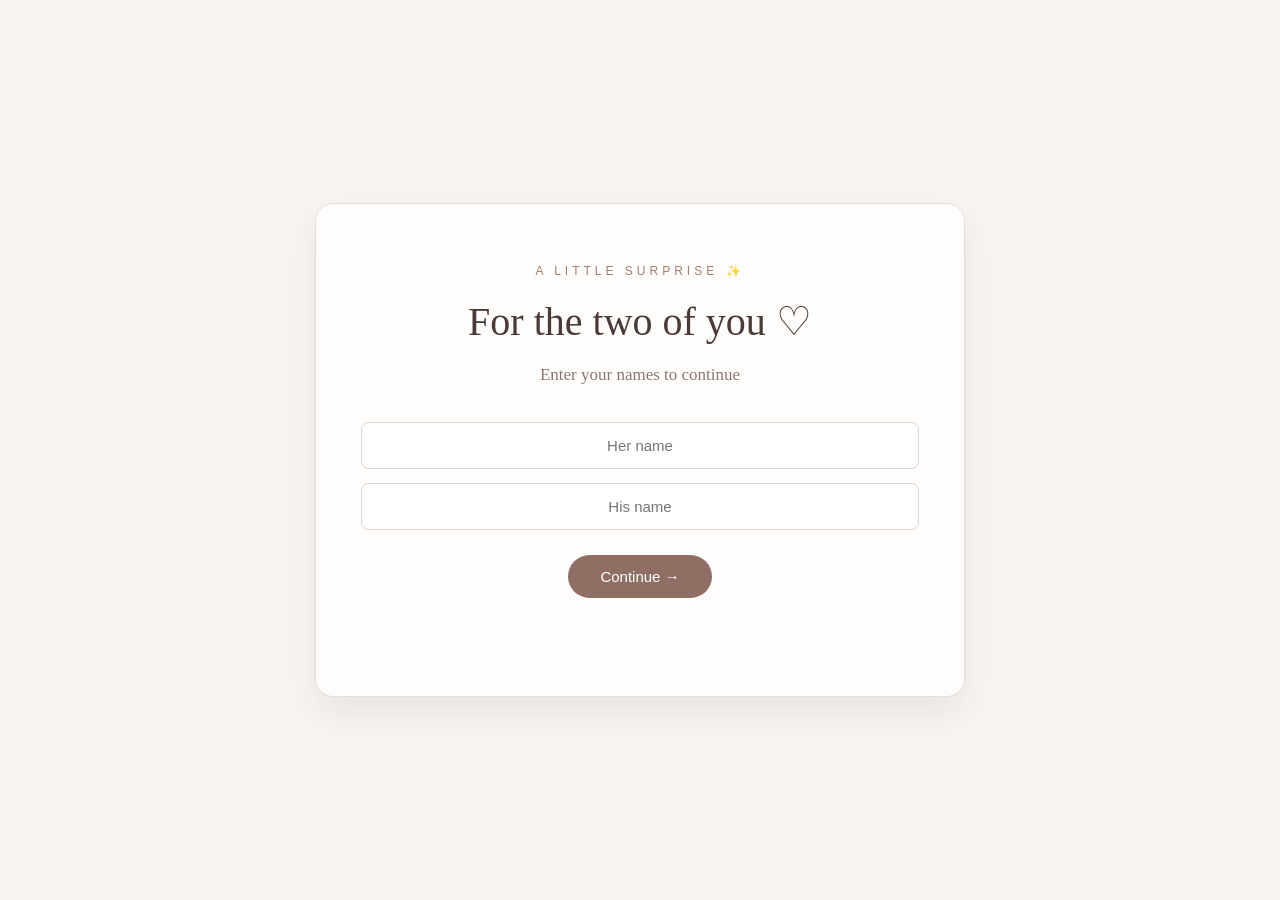
==== index.html @ 73293f58 "Add files via upload" ====
<!DOCTYPE html>
<html lang="en">

<head>
    <meta charset="UTF-8">
    <meta name="viewport" content="width=device-width, initial-scale=1.0">

    <title>A Little Surprise</title>

    <link rel="stylesheet" href="style.css">
</head>

<body>

    <div class="container">

        <div class="small-heading">A LITTLE SURPRISE ✨</div>

        <h1>For the two of you ♡</h1>

        <p class="intro">
            Enter your names to continue
        </p>

        <div class="input-group">

            <input
                type="text"
                id="name1"
                placeholder="Her name"
                autocomplete="off"
            >

            <input
                type="text"
                id="name2"
                placeholder="His name"
                autocomplete="off"
            >

        </div>

        <button onclick="openSurprise()">
            Continue →
        </button>

        <p id="errorMessage"></p>

    </div>

    <script src="script.js"></script>

</body>

</html>
---- style.css ----
* {
    margin: 0;
    padding: 0;
    box-sizing: border-box;
}

body {
    min-height: 100vh;

    display: flex;
    justify-content: center;
    align-items: center;

    font-family: Georgia, "Times New Roman", serif;

    background: #f8f4f1;

    color: #3d3633;
}

.container {
    width: 90%;
    max-width: 650px;

    padding: 60px 45px;

    text-align: center;

    background: #fffdfb;

    border: 1px solid #e8ddd6;

    border-radius: 18px;

    box-shadow: 0 15px 35px rgba(70, 50, 40, 0.08);

    animation: appear 1s ease;
}

.small-heading {
    font-family: Arial, sans-serif;

    font-size: 12px;

    letter-spacing: 4px;

    color: #a17d70;

    margin-bottom: 20px;
}

h1 {
    font-size: 40px;

    font-weight: normal;

    color: #4b3b36;

    margin-bottom: 15px;
}

.intro {
    font-size: 17px;

    color: #8a7770;

    margin-bottom: 32px;
}

.input-group {
    display: flex;

    flex-direction: column;

    gap: 14px;

    margin-bottom: 25px;
}

input {
    width: 100%;

    padding: 14px 12px;

    border: 1px solid #ded3cd;

    border-radius: 8px;

    background: #fff;

    font-family: Arial, sans-serif;

    font-size: 15px;

    text-align: center;

    outline: none;

    transition: 0.3s;
}

input:focus {
    border-color: #a17d70;

    box-shadow: 0 0 0 3px rgba(161, 125, 112, 0.08);
}

button {
    padding: 13px 32px;

    border: none;

    border-radius: 25px;

    background: #8f6f63;

    color: white;

    font-size: 15px;

    font-family: Arial, sans-serif;

    cursor: pointer;

    transition: 0.3s;
}

button:hover {
    background: #76584e;

    transform: translateY(-2px);
}

#errorMessage {
    min-height: 20px;

    margin-top: 18px;

    font-family: Arial, sans-serif;

    font-size: 14px;

    color: #a04f4f;
}

h2 {
    font-size: 32px;

    font-weight: normal;

    color: #5a4841;

    margin-bottom: 28px;
}

.container p {
    line-height: 1.8;
}

@keyframes appear {

    from {
        opacity: 0;
        transform: translateY(15px);
    }

    to {
        opacity: 1;
        transform: translateY(0);
    }

}
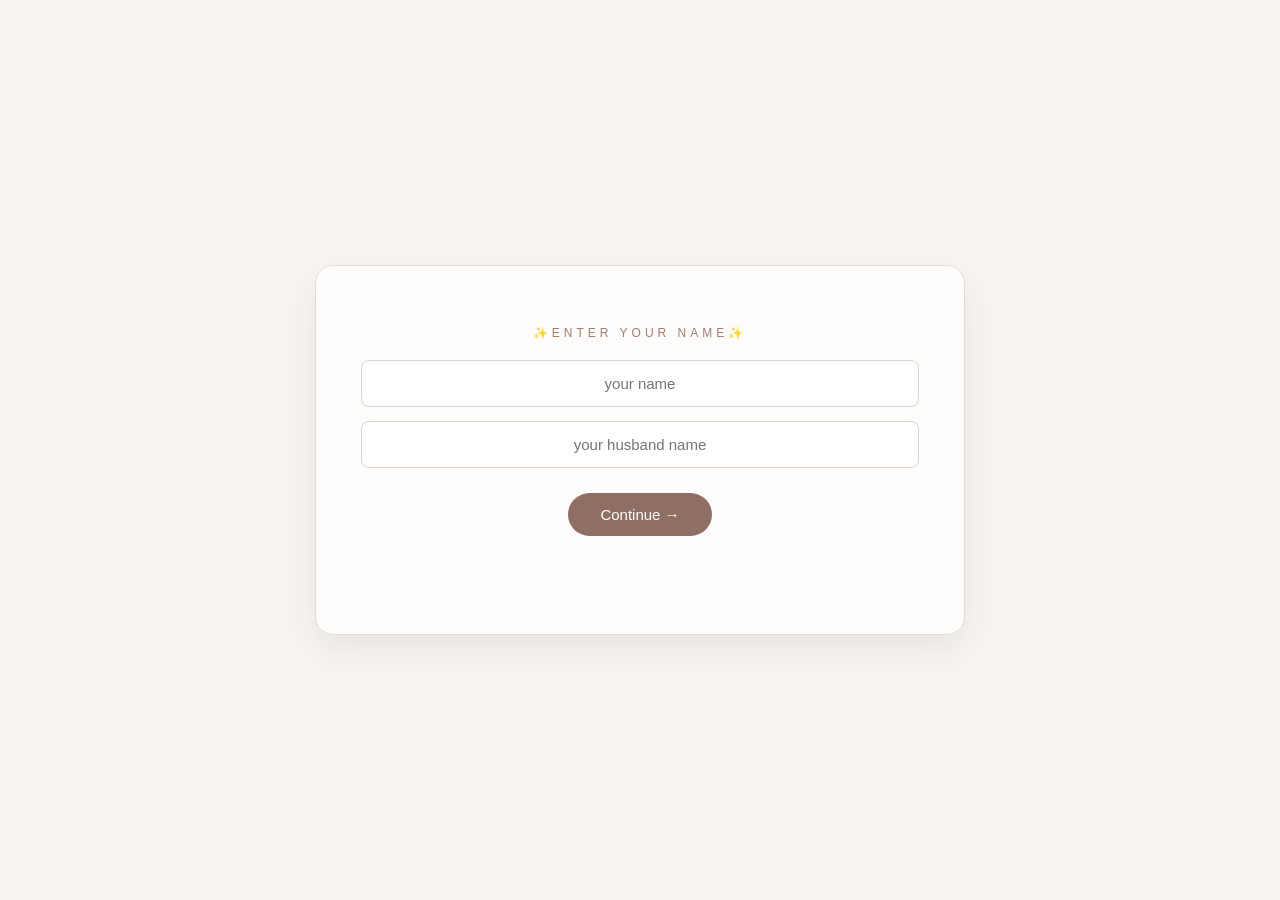
==== commit fafa1d67: "Add files via upload" ====
--- a/index.html
+++ b/index.html
@@ -14,27 +14,23 @@
 
     <div class="container">
 
-        <div class="small-heading">A LITTLE SURPRISE ✨</div>
+        <div class="small-heading">✨ENTER YOUR NAME✨</div>
 
-        <h1>For the two of you ♡</h1>
 
-        <p class="intro">
-            Enter your names to continue
-        </p>
-
+       
         <div class="input-group">
 
             <input
                 type="text"
                 id="name1"
-                placeholder="Her name"
+                placeholder="your name"
                 autocomplete="off"
             >
 
             <input
                 type="text"
                 id="name2"
-                placeholder="His name"
+                placeholder="your husband name"
                 autocomplete="off"
             >
 
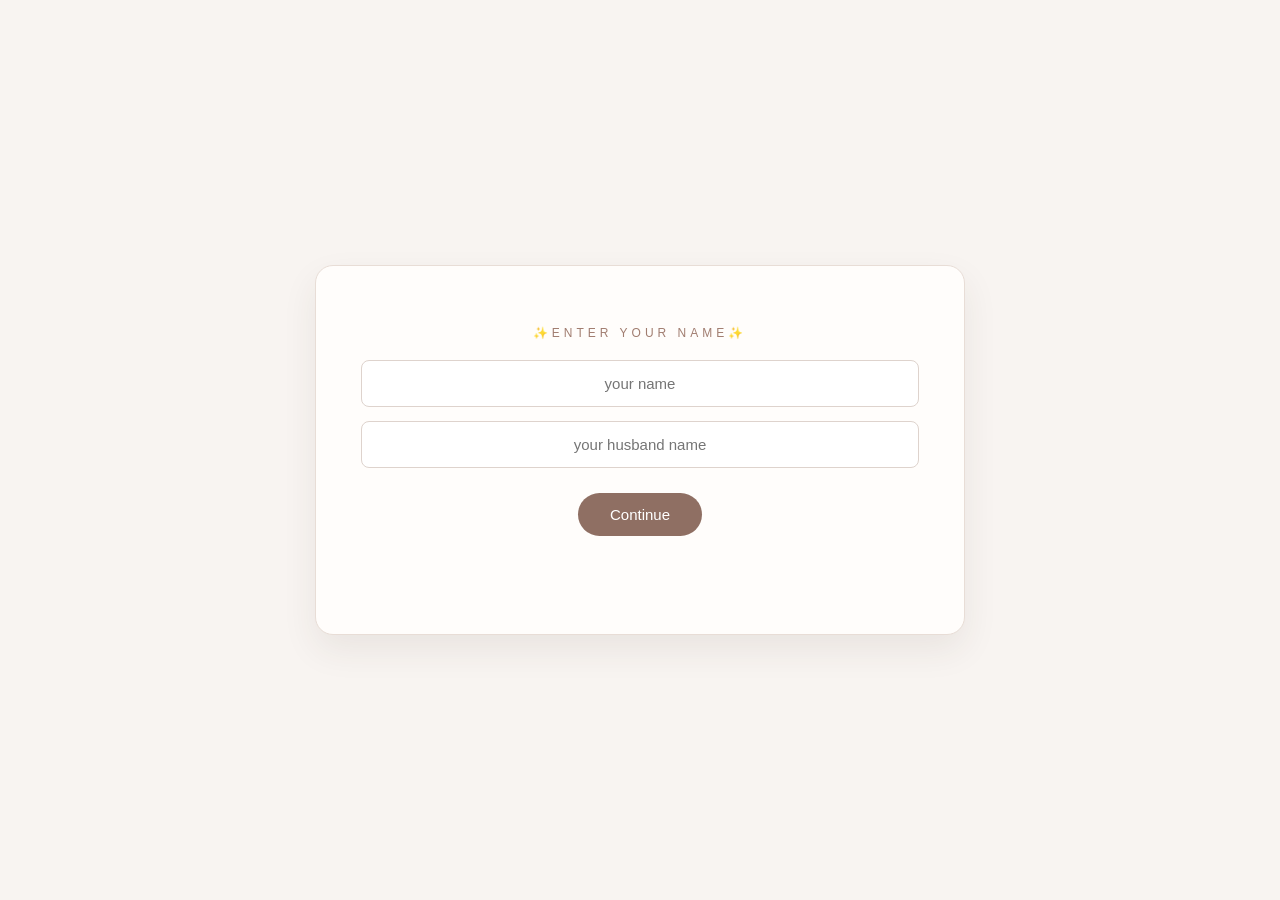
==== commit 568a3ea4: "Fix HTML formatting and ensure proper structure" ====
--- a/index.html
+++ b/index.html
@@ -37,7 +37,7 @@
         </div>
 
         <button onclick="openSurprise()">
-            Continue →
+            Continue 
         </button>
 
         <p id="errorMessage"></p>
@@ -48,4 +48,4 @@
 
 </body>
 
-</html>+</html>
--- a/style.css
+++ b/style.css
@@ -157,6 +157,26 @@
     line-height: 1.8;
 }
 
+/* Anniversary photo */
+
+.couple-photo {
+    width: 250px;
+
+    max-width: 80%;
+
+    height: auto;
+
+    display: block;
+
+    margin: 25px auto 0 auto;
+
+    border-radius: 15px;
+
+    border: 1px solid #e8ddd6;
+
+    box-shadow: 0 8px 20px rgba(70, 50, 40, 0.10);
+}
+
 @keyframes appear {
 
     from {
@@ -169,4 +189,4 @@
         transform: translateY(0);
     }
 
-}+}
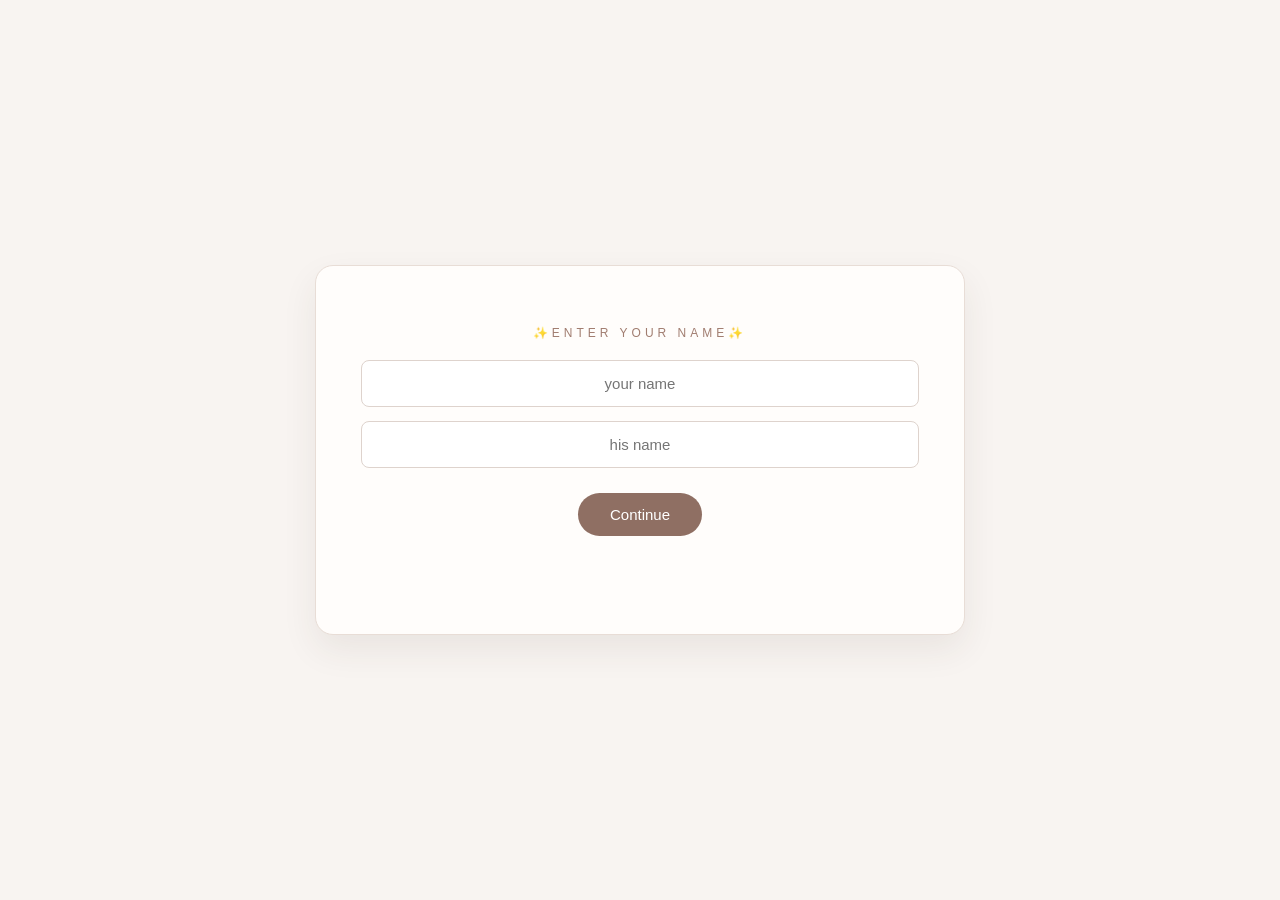
==== commit ab9ce853: "Modify input placeholder for name2 field Updated the placeholder text for the second input field fro" ====
--- a/index.html
+++ b/index.html
@@ -30,7 +30,7 @@
             <input
                 type="text"
                 id="name2"
-                placeholder="your husband name"
+                placeholder="his name"
                 autocomplete="off"
             >
 
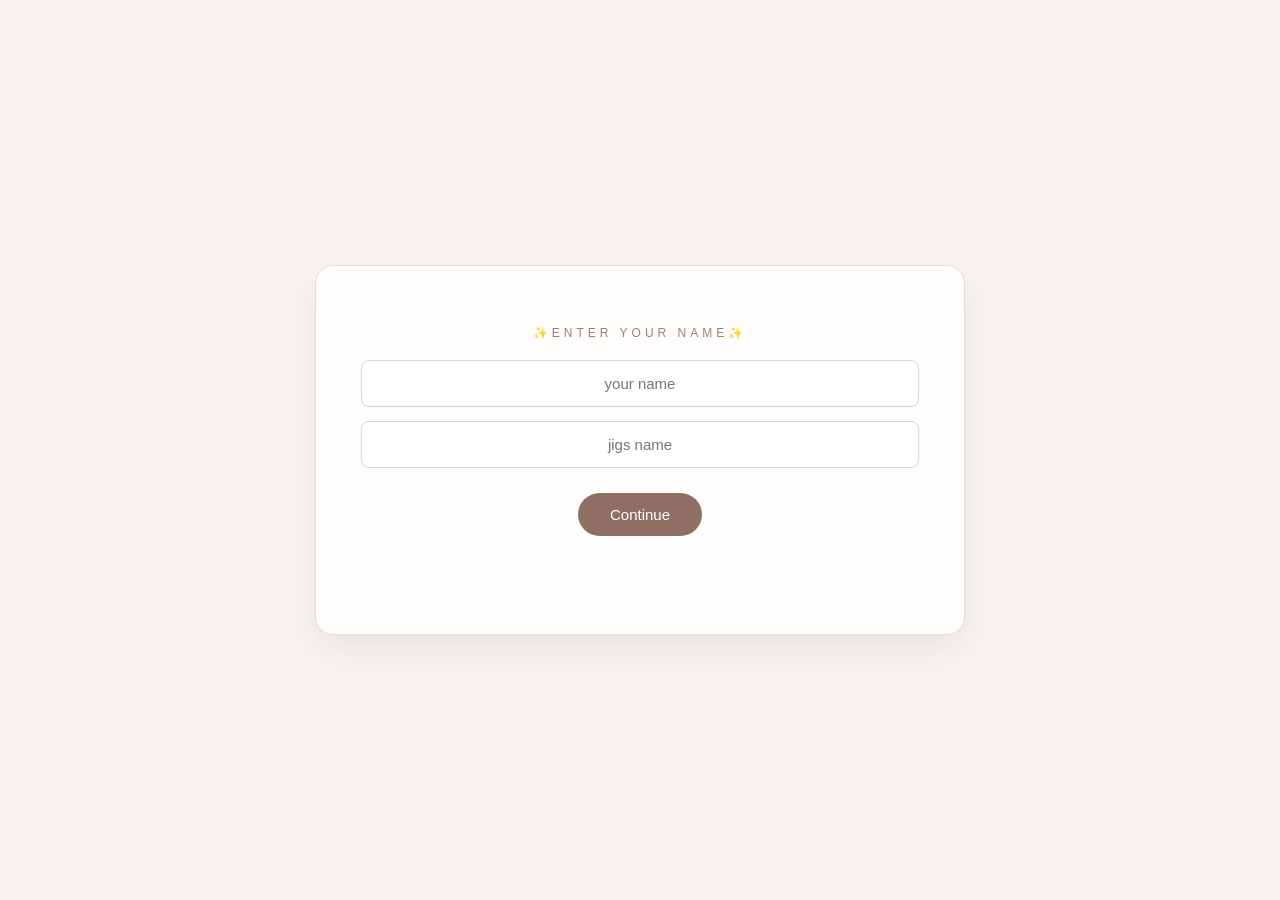
==== commit 44688a05: "Change placeholder for second name input field Updated the placeholder text for the second input fie" ====
--- a/index.html
+++ b/index.html
@@ -30,7 +30,7 @@
             <input
                 type="text"
                 id="name2"
-                placeholder="his name"
+                placeholder="jigs name"
                 autocomplete="off"
             >
 
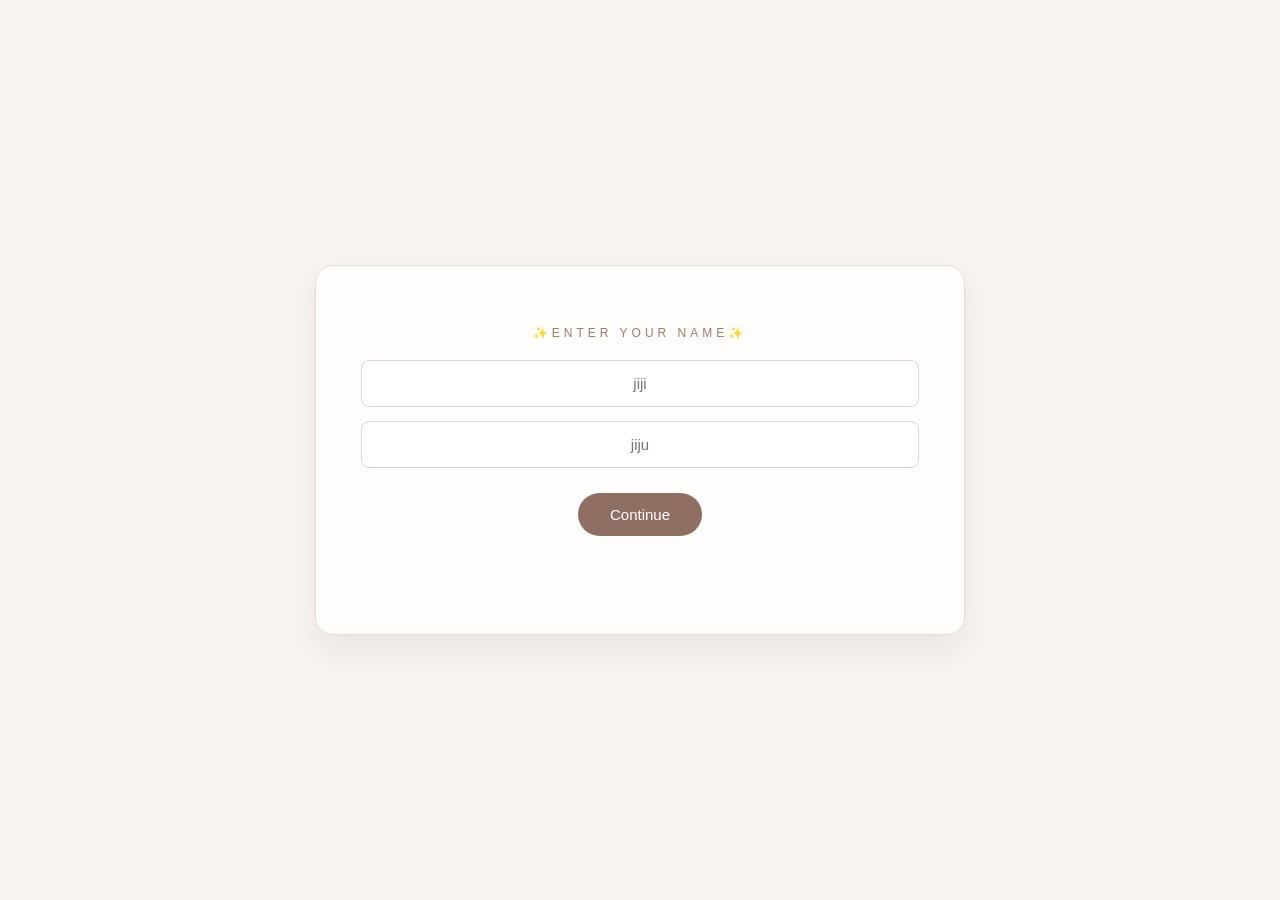
==== commit 02a6ecbd: "Change input placeholders in index.html Updated input placeholders for name fields." ====
--- a/index.html
+++ b/index.html
@@ -23,14 +23,14 @@
             <input
                 type="text"
                 id="name1"
-                placeholder="your name"
+                placeholder="jiji"
                 autocomplete="off"
             >
 
             <input
                 type="text"
                 id="name2"
-                placeholder="jigs name"
+                placeholder="jiju"
                 autocomplete="off"
             >
 
